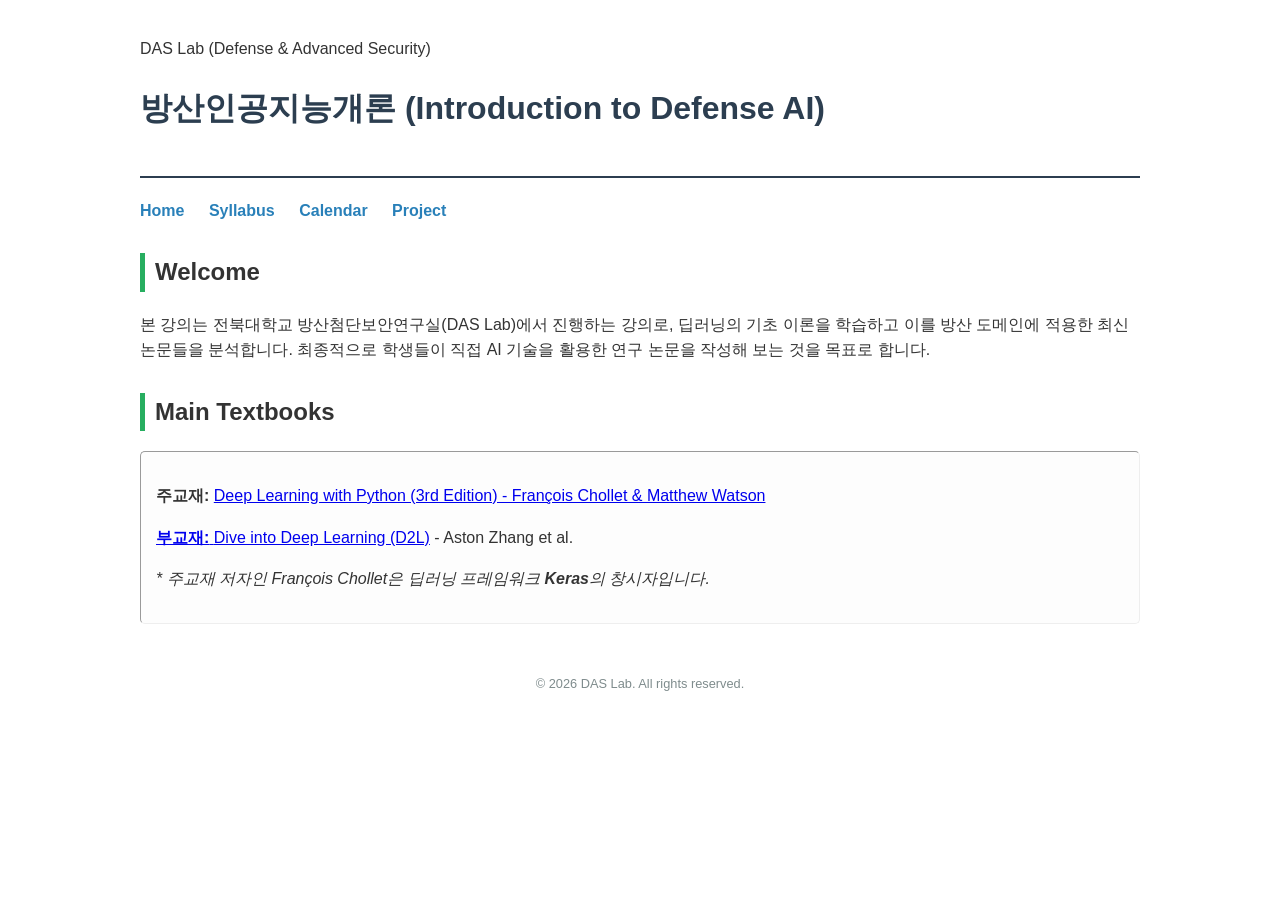
==== index.html @ b1f33c4f "initial commit" ====
<!DOCTYPE html>
<html lang="ko">
<head>
    <meta charset="UTF-8">
    <title>방산인공지능개론 2026</title>
    <link rel="stylesheet" href="css/style.css">
</head>
<body>
    <header>
        <p>DAS Lab (Defense & Advanced Security)</p>
        <h1>방산인공지능개론 (Introduction to Defense AI)</h1>
    </header>
    
    <nav>
        <a href="index.html">Home</a>
        <a href="syllabus.html">Syllabus</a>
        <a href="calendar.html">Calendar</a>
        <a href="project.html">Project</a>
    </nav>

    <section>
        <h2>Welcome</h2>
        <p>본 강의는 전북대학교 방산첨단보안연구실(DAS Lab)에서 진행하는 강의로, 딥러닝의 기초 이론을 학습하고 이를 방산 도메인에 적용한 최신 논문들을 분석합니다. 최종적으로 학생들이 직접 AI 기술을 활용한 연구 논문을 작성해 보는 것을 목표로 합니다.</p>
        
        <h2>Main Textbooks</h2>
        <div class="textbook-info">
            <p><strong>주교재:</strong> <a href="https://deeplearningwithpython.io/" target="_blank">Deep Learning with Python (3rd Edition) - François Chollet & Matthew Watson</p>
            <p><strong>부교재:</strong> <a href="https://d2l.ai/" target="_blank">Dive into Deep Learning (D2L)</a> - Aston Zhang et al.</p>
            <p><em>* 주교재 저자인 François Chollet은 딥러닝 프레임워크 <strong>Keras</strong>의 창시자입니다.</em></p>
        </div>
    </section>

    <footer>
        <p>&copy; 2026 DAS Lab. All rights reserved.</p>
    </footer>
</body>
</html>
---- css/style.css ----
body { font-family: 'Segoe UI', Tahoma, Geneva, Verdana, sans-serif; line-height: 1.6; color: #333; max-width: 1000px; margin: 0 auto; padding: 20px; }
header { border-bottom: 2px solid #2c3e50; padding-bottom: 20px; margin-bottom: 20px; }
nav { margin-bottom: 30px; }
nav a { margin-right: 20px; text-decoration: none; color: #2980b9; font-weight: bold; }
nav a:hover { text-decoration: underline; }
h1 { color: #2c3e50; }
h2 { border-left: 5px solid #27ae60; padding-left: 10px; margin-top: 30px; }
table { width: 100%; border-collapse: collapse; margin-top: 20px; }
th, td { border: 1px solid #ddd; padding: 12px; text-align: left; }
th { background-color: #f8f9fa; }
.grading-table { width: 50%; }
.textbook-info { background: #fdfdfd; padding: 15px; border: 1px inset #eee; border-radius: 5px; }
footer { margin-top: 50px; font-size: 0.8em; color: #7f8c8d; text-align: center; }
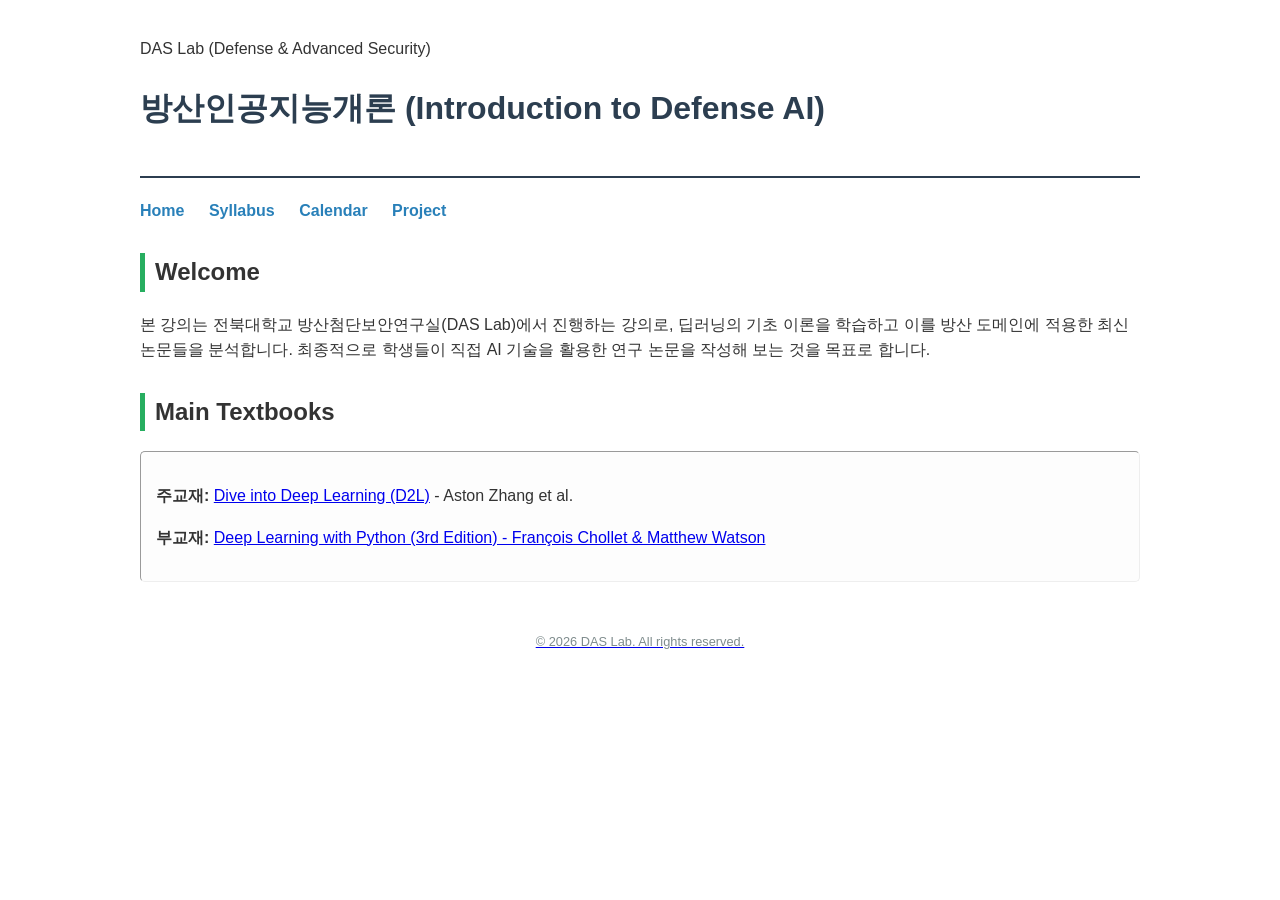
==== commit e88c8d79: "updated" ====
--- a/index.html
+++ b/index.html
@@ -24,9 +24,8 @@
         
         <h2>Main Textbooks</h2>
         <div class="textbook-info">
-            <p><strong>주교재:</strong> <a href="https://deeplearningwithpython.io/" target="_blank">Deep Learning with Python (3rd Edition) - François Chollet & Matthew Watson</p>
-            <p><strong>부교재:</strong> <a href="https://d2l.ai/" target="_blank">Dive into Deep Learning (D2L)</a> - Aston Zhang et al.</p>
-            <p><em>* 주교재 저자인 François Chollet은 딥러닝 프레임워크 <strong>Keras</strong>의 창시자입니다.</em></p>
+            <p><strong>주교재:</strong> <a href="https://d2l.ai/" target="_blank">Dive into Deep Learning (D2L)</a> - Aston Zhang et al.</p>
+            <p><strong>부교재:</strong> <a href="https://deeplearningwithpython.io/" target="_blank">Deep Learning with Python (3rd Edition) - François Chollet & Matthew Watson</p>
         </div>
     </section>
 
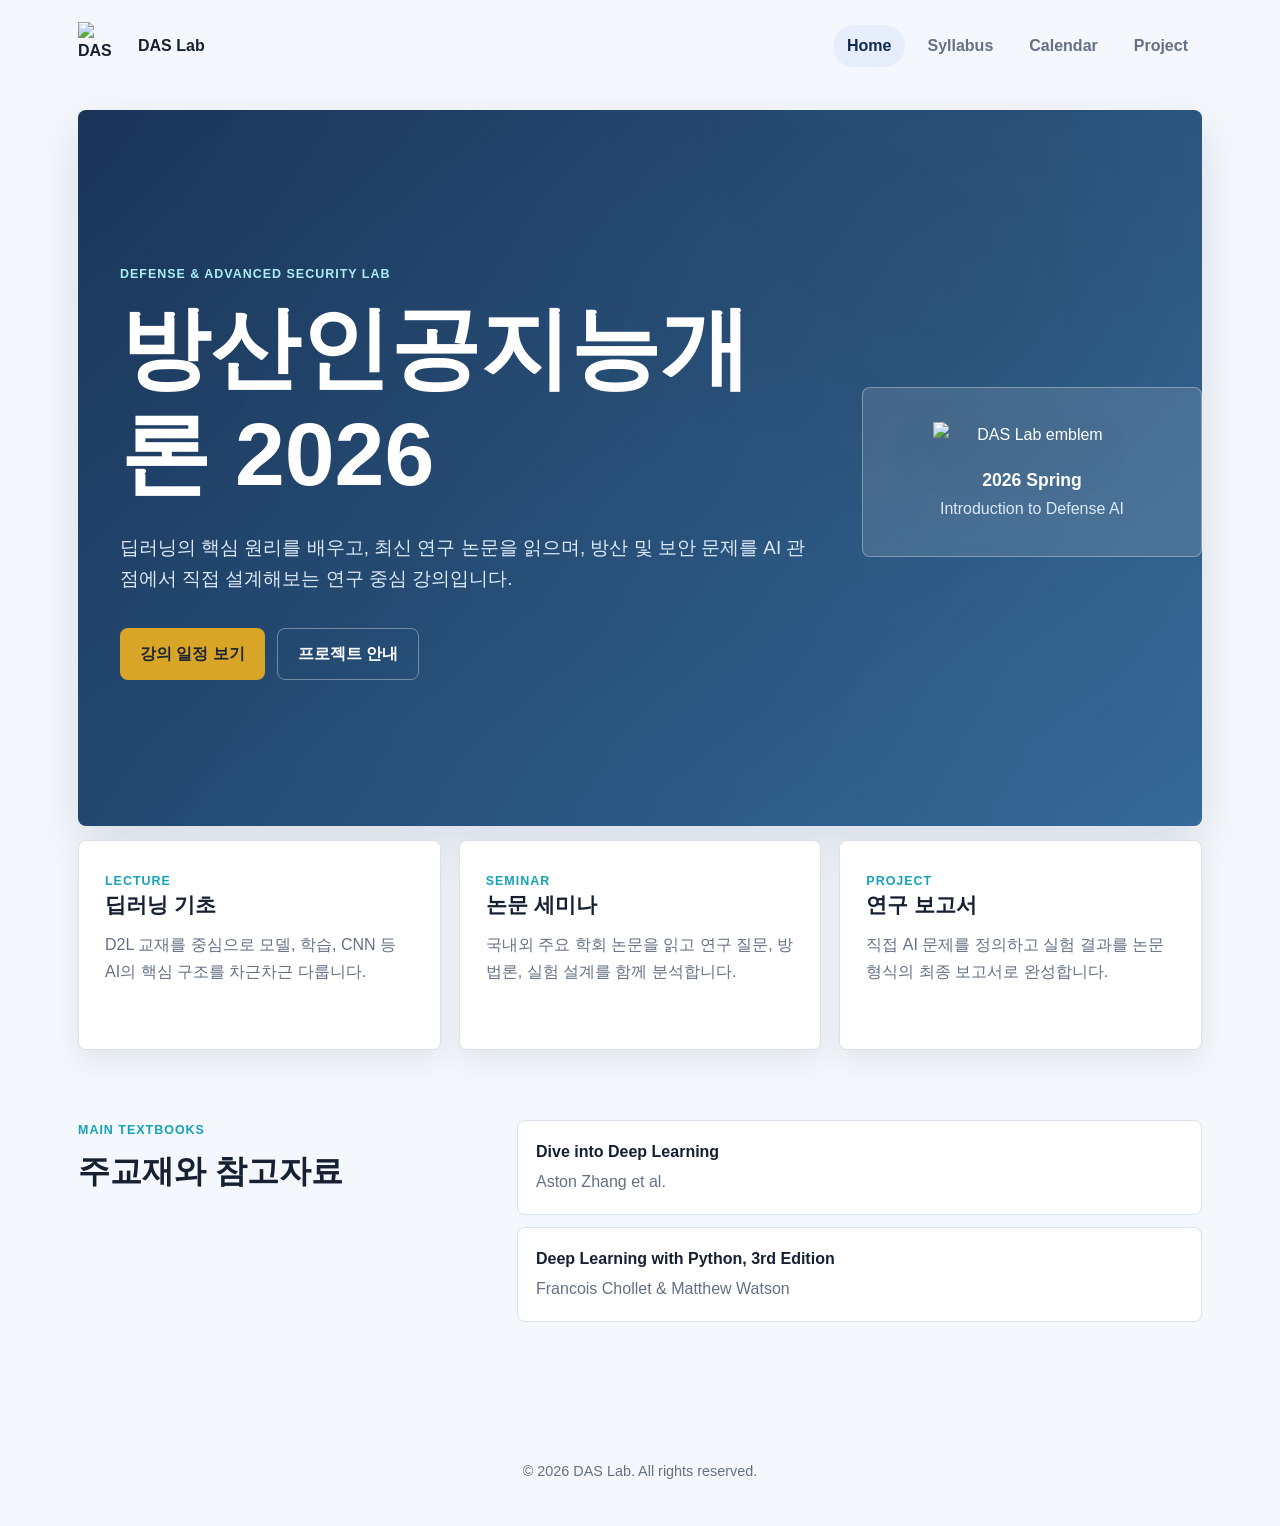
==== commit cf0047a4: "Polish homepage design" ====
--- a/index.html
+++ b/index.html
@@ -2,35 +2,84 @@
 <html lang="ko">
 <head>
     <meta charset="UTF-8">
+    <meta name="viewport" content="width=device-width, initial-scale=1.0">
     <title>방산인공지능개론 2026</title>
     <link rel="stylesheet" href="css/style.css">
 </head>
-<body>
-    <header>
-        <p>DAS Lab (Defense & Advanced Security)</p>
-        <h1>방산인공지능개론 (Introduction to Defense AI)</h1>
+<body class="home-page">
+    <header class="site-header">
+        <a class="brand" href="index.html" aria-label="DAS Lab Home">
+            <img src="assets/das-logo.png" alt="DAS Lab logo">
+            <span>DAS Lab</span>
+        </a>
+        <nav class="top-nav" aria-label="Primary navigation">
+            <a class="active" href="index.html">Home</a>
+            <a href="syllabus.html">Syllabus</a>
+            <a href="calendar.html">Calendar</a>
+            <a href="project.html">Project</a>
+        </nav>
     </header>
-    
-    <nav>
-        <a href="index.html">Home</a>
-        <a href="syllabus.html">Syllabus</a>
-        <a href="calendar.html">Calendar</a>
-        <a href="project.html">Project</a>
-    </nav>
 
-    <section>
-        <h2>Welcome</h2>
-        <p>본 강의는 전북대학교 방산첨단보안연구실(DAS Lab)에서 진행하는 강의로, 딥러닝의 기초 이론을 학습하고 이를 방산 도메인에 적용한 최신 논문들을 분석합니다. 최종적으로 학생들이 직접 AI 기술을 활용한 연구 논문을 작성해 보는 것을 목표로 합니다.</p>
-        
-        <h2>Main Textbooks</h2>
-        <div class="textbook-info">
-            <p><strong>주교재:</strong> <a href="https://d2l.ai/" target="_blank">Dive into Deep Learning (D2L)</a> - Aston Zhang et al.</p>
-            <p><strong>부교재:</strong> <a href="https://deeplearningwithpython.io/" target="_blank">Deep Learning with Python (3rd Edition) - François Chollet & Matthew Watson</p>
-        </div>
-    </section>
+    <main>
+        <section class="hero">
+            <div class="hero-content">
+                <p class="eyebrow">Defense &amp; Advanced Security Lab</p>
+                <h1>방산인공지능개론 2026</h1>
+                <p class="hero-copy">
+                    딥러닝의 핵심 원리를 배우고, 최신 연구 논문을 읽으며, 방산 및 보안 문제를 AI 관점에서 직접 설계해보는 연구 중심 강의입니다.
+                </p>
+                <div class="hero-actions">
+                    <a class="button primary" href="calendar.html">강의 일정 보기</a>
+                    <a class="button secondary" href="project.html">프로젝트 안내</a>
+                </div>
+            </div>
+            <div class="hero-panel" aria-label="Course highlights">
+                <img src="assets/das-logo.png" alt="DAS Lab emblem">
+                <div>
+                    <strong>2026 Spring</strong>
+                    <span>Introduction to Defense AI</span>
+                </div>
+            </div>
+        </section>
+
+        <section class="overview-grid" aria-label="Course overview">
+            <article>
+                <span class="card-kicker">Lecture</span>
+                <h2>딥러닝 기초</h2>
+                <p>D2L 교재를 중심으로 모델, 학습, CNN 등 AI의 핵심 구조를 차근차근 다룹니다.</p>
+            </article>
+            <article>
+                <span class="card-kicker">Seminar</span>
+                <h2>논문 세미나</h2>
+                <p>국내외 주요 학회 논문을 읽고 연구 질문, 방법론, 실험 설계를 함께 분석합니다.</p>
+            </article>
+            <article>
+                <span class="card-kicker">Project</span>
+                <h2>연구 보고서</h2>
+                <p>직접 AI 문제를 정의하고 실험 결과를 논문 형식의 최종 보고서로 완성합니다.</p>
+            </article>
+        </section>
+
+        <section class="content-band">
+            <div>
+                <p class="eyebrow">Main Textbooks</p>
+                <h2>주교재와 참고자료</h2>
+            </div>
+            <div class="resource-list">
+                <a href="https://d2l.ai/" target="_blank" rel="noopener">
+                    <strong>Dive into Deep Learning</strong>
+                    <span>Aston Zhang et al.</span>
+                </a>
+                <a href="https://deeplearningwithpython.io/" target="_blank" rel="noopener">
+                    <strong>Deep Learning with Python, 3rd Edition</strong>
+                    <span>Francois Chollet &amp; Matthew Watson</span>
+                </a>
+            </div>
+        </section>
+    </main>
 
     <footer>
         <p>&copy; 2026 DAS Lab. All rights reserved.</p>
     </footer>
 </body>
-</html>+</html>
--- a/css/style.css
+++ b/css/style.css
@@ -1,13 +1,419 @@
-body { font-family: 'Segoe UI', Tahoma, Geneva, Verdana, sans-serif; line-height: 1.6; color: #333; max-width: 1000px; margin: 0 auto; padding: 20px; }
-header { border-bottom: 2px solid #2c3e50; padding-bottom: 20px; margin-bottom: 20px; }
-nav { margin-bottom: 30px; }
-nav a { margin-right: 20px; text-decoration: none; color: #2980b9; font-weight: bold; }
-nav a:hover { text-decoration: underline; }
-h1 { color: #2c3e50; }
-h2 { border-left: 5px solid #27ae60; padding-left: 10px; margin-top: 30px; }
-table { width: 100%; border-collapse: collapse; margin-top: 20px; }
-th, td { border: 1px solid #ddd; padding: 12px; text-align: left; }
-th { background-color: #f8f9fa; }
-.grading-table { width: 50%; }
-.textbook-info { background: #fdfdfd; padding: 15px; border: 1px inset #eee; border-radius: 5px; }
-footer { margin-top: 50px; font-size: 0.8em; color: #7f8c8d; text-align: center; }+:root {
+    --ink: #162033;
+    --muted: #647084;
+    --line: #dbe2ec;
+    --paper: #ffffff;
+    --soft: #f4f7fb;
+    --navy: #10294f;
+    --blue: #2563eb;
+    --cyan: #16a3b8;
+    --green: #2f8f72;
+    --gold: #d8a526;
+    --shadow: 0 18px 45px rgba(16, 41, 79, 0.12);
+}
+
+* {
+    box-sizing: border-box;
+}
+
+body {
+    margin: 0;
+    min-height: 100vh;
+    background: var(--soft);
+    color: var(--ink);
+    font-family: "Segoe UI", "Noto Sans KR", Arial, sans-serif;
+    line-height: 1.65;
+}
+
+body:not(.home-page) {
+    max-width: 1040px;
+    margin: 0 auto;
+    padding: 24px;
+}
+
+a {
+    color: var(--blue);
+    text-decoration: none;
+}
+
+a:hover {
+    color: var(--navy);
+}
+
+.site-header,
+body:not(.home-page) > header,
+nav {
+    display: flex;
+    align-items: center;
+}
+
+.site-header {
+    justify-content: space-between;
+    gap: 24px;
+    max-width: 1180px;
+    margin: 0 auto;
+    padding: 22px 28px;
+}
+
+body:not(.home-page) > header {
+    border-bottom: 1px solid var(--line);
+    padding-bottom: 18px;
+    margin-bottom: 18px;
+}
+
+.brand {
+    display: inline-flex;
+    align-items: center;
+    gap: 12px;
+    color: var(--ink);
+    font-weight: 800;
+    letter-spacing: 0;
+}
+
+.brand img {
+    width: 48px;
+    height: 48px;
+    object-fit: contain;
+}
+
+.top-nav,
+body:not(.home-page) > nav {
+    gap: 8px;
+    flex-wrap: wrap;
+}
+
+body:not(.home-page) > nav {
+    margin-bottom: 30px;
+}
+
+nav a {
+    display: inline-flex;
+    align-items: center;
+    justify-content: center;
+    min-height: 40px;
+    padding: 8px 14px;
+    border-radius: 999px;
+    color: var(--muted);
+    font-weight: 700;
+}
+
+nav a:hover,
+nav a.active {
+    background: #e7eefb;
+    color: var(--navy);
+}
+
+main {
+    display: grid;
+    gap: 34px;
+}
+
+.hero {
+    position: relative;
+    display: grid;
+    grid-template-columns: minmax(0, 1fr) 340px;
+    align-items: center;
+    gap: 34px;
+    max-width: 1180px;
+    min-height: calc(100vh - 118px);
+    margin: 0 auto;
+    padding: 54px 28px 76px;
+}
+
+.hero::before {
+    content: "";
+    position: absolute;
+    inset: 18px 28px 48px;
+    z-index: -1;
+    border-radius: 8px;
+    background:
+        linear-gradient(135deg, rgba(16, 41, 79, 0.94), rgba(28, 86, 137, 0.88)),
+        radial-gradient(circle at 78% 24%, rgba(216, 165, 38, 0.28), transparent 32%),
+        linear-gradient(90deg, rgba(22, 163, 184, 0.28), transparent);
+    box-shadow: var(--shadow);
+}
+
+.hero-content {
+    max-width: 760px;
+    padding: 52px 0 52px 42px;
+    color: #ffffff;
+}
+
+.eyebrow,
+.card-kicker {
+    margin: 0 0 12px;
+    color: var(--cyan);
+    font-size: 0.78rem;
+    font-weight: 800;
+    letter-spacing: 0.08em;
+    text-transform: uppercase;
+}
+
+.hero .eyebrow {
+    color: #a8eff5;
+}
+
+h1,
+h2 {
+    margin: 0;
+    color: var(--ink);
+    line-height: 1.18;
+}
+
+.hero h1 {
+    max-width: 760px;
+    color: #ffffff;
+    font-size: clamp(2.6rem, 7vw, 5.6rem);
+    font-weight: 900;
+}
+
+.hero-copy {
+    max-width: 690px;
+    margin: 24px 0 0;
+    color: #dce9f7;
+    font-size: 1.18rem;
+}
+
+.hero-actions {
+    display: flex;
+    flex-wrap: wrap;
+    gap: 12px;
+    margin-top: 34px;
+}
+
+.button {
+    display: inline-flex;
+    align-items: center;
+    justify-content: center;
+    min-height: 48px;
+    padding: 12px 20px;
+    border-radius: 8px;
+    font-weight: 800;
+}
+
+.button.primary {
+    background: var(--gold);
+    color: #1d2533;
+}
+
+.button.secondary {
+    border: 1px solid rgba(255, 255, 255, 0.36);
+    color: #ffffff;
+}
+
+.hero-panel {
+    display: grid;
+    justify-items: center;
+    gap: 18px;
+    padding: 34px 28px;
+    border: 1px solid rgba(255, 255, 255, 0.32);
+    border-radius: 8px;
+    background: rgba(255, 255, 255, 0.12);
+    color: #ffffff;
+    text-align: center;
+    backdrop-filter: blur(12px);
+}
+
+.hero-panel img {
+    width: min(220px, 70%);
+    height: auto;
+    filter: drop-shadow(0 16px 24px rgba(0, 0, 0, 0.22));
+}
+
+.hero-panel strong,
+.hero-panel span {
+    display: block;
+}
+
+.hero-panel strong {
+    font-size: 1.1rem;
+}
+
+.hero-panel span {
+    color: #dce9f7;
+}
+
+.overview-grid {
+    display: grid;
+    grid-template-columns: repeat(3, minmax(0, 1fr));
+    gap: 18px;
+    max-width: 1180px;
+    margin: -68px auto 0;
+    padding: 0 28px;
+}
+
+.overview-grid article {
+    min-height: 210px;
+    padding: 26px;
+    border: 1px solid var(--line);
+    border-radius: 8px;
+    background: var(--paper);
+    box-shadow: 0 12px 30px rgba(16, 41, 79, 0.08);
+}
+
+.overview-grid h2 {
+    font-size: 1.32rem;
+}
+
+.overview-grid p {
+    margin: 14px 0 0;
+    color: var(--muted);
+}
+
+.content-band {
+    display: grid;
+    grid-template-columns: 0.75fr 1.25fr;
+    gap: 28px;
+    max-width: 1180px;
+    width: 100%;
+    margin: 0 auto;
+    padding: 36px 28px 70px;
+}
+
+.content-band h2 {
+    font-size: 2rem;
+}
+
+.resource-list {
+    display: grid;
+    gap: 12px;
+}
+
+.resource-list a,
+.textbook-info {
+    display: block;
+    padding: 18px;
+    border: 1px solid var(--line);
+    border-radius: 8px;
+    background: var(--paper);
+}
+
+.resource-list strong,
+.resource-list span {
+    display: block;
+}
+
+.resource-list strong {
+    color: var(--ink);
+}
+
+.resource-list span {
+    margin-top: 4px;
+    color: var(--muted);
+}
+
+section {
+    margin-bottom: 28px;
+}
+
+body:not(.home-page) h1 {
+    color: var(--navy);
+    font-size: 2.15rem;
+}
+
+body:not(.home-page) h2 {
+    margin-top: 30px;
+    padding-left: 12px;
+    border-left: 5px solid var(--green);
+    font-size: 1.45rem;
+}
+
+table {
+    width: 100%;
+    margin-top: 20px;
+    border-collapse: collapse;
+    overflow: hidden;
+    border-radius: 8px;
+    background: var(--paper);
+    box-shadow: 0 10px 28px rgba(16, 41, 79, 0.08);
+}
+
+th,
+td {
+    border: 1px solid var(--line);
+    padding: 12px;
+    text-align: left;
+    vertical-align: top;
+}
+
+th {
+    background: #eaf0f8;
+    color: var(--navy);
+}
+
+.grading-table {
+    max-width: 620px;
+}
+
+footer {
+    margin-top: 26px;
+    padding: 28px;
+    color: var(--muted);
+    font-size: 0.9rem;
+    text-align: center;
+}
+
+@media (max-width: 820px) {
+    .site-header {
+        align-items: flex-start;
+        flex-direction: column;
+    }
+
+    .hero {
+        grid-template-columns: 1fr;
+        min-height: auto;
+        padding-top: 24px;
+    }
+
+    .hero::before {
+        inset: 8px 18px 30px;
+    }
+
+    .hero-content {
+        padding: 44px 22px 0;
+    }
+
+    .hero-panel {
+        margin: 0 22px 42px;
+    }
+
+    .overview-grid,
+    .content-band {
+        grid-template-columns: 1fr;
+    }
+
+    .overview-grid {
+        margin-top: -44px;
+    }
+}
+
+@media (max-width: 560px) {
+    body:not(.home-page) {
+        padding: 16px;
+    }
+
+    nav a {
+        min-height: 36px;
+        padding: 7px 10px;
+        font-size: 0.92rem;
+    }
+
+    .hero h1 {
+        font-size: 2.45rem;
+    }
+
+    .hero-copy {
+        font-size: 1rem;
+    }
+
+    .hero-actions,
+    .button {
+        width: 100%;
+    }
+
+    table {
+        display: block;
+        overflow-x: auto;
+        white-space: nowrap;
+    }
+}
